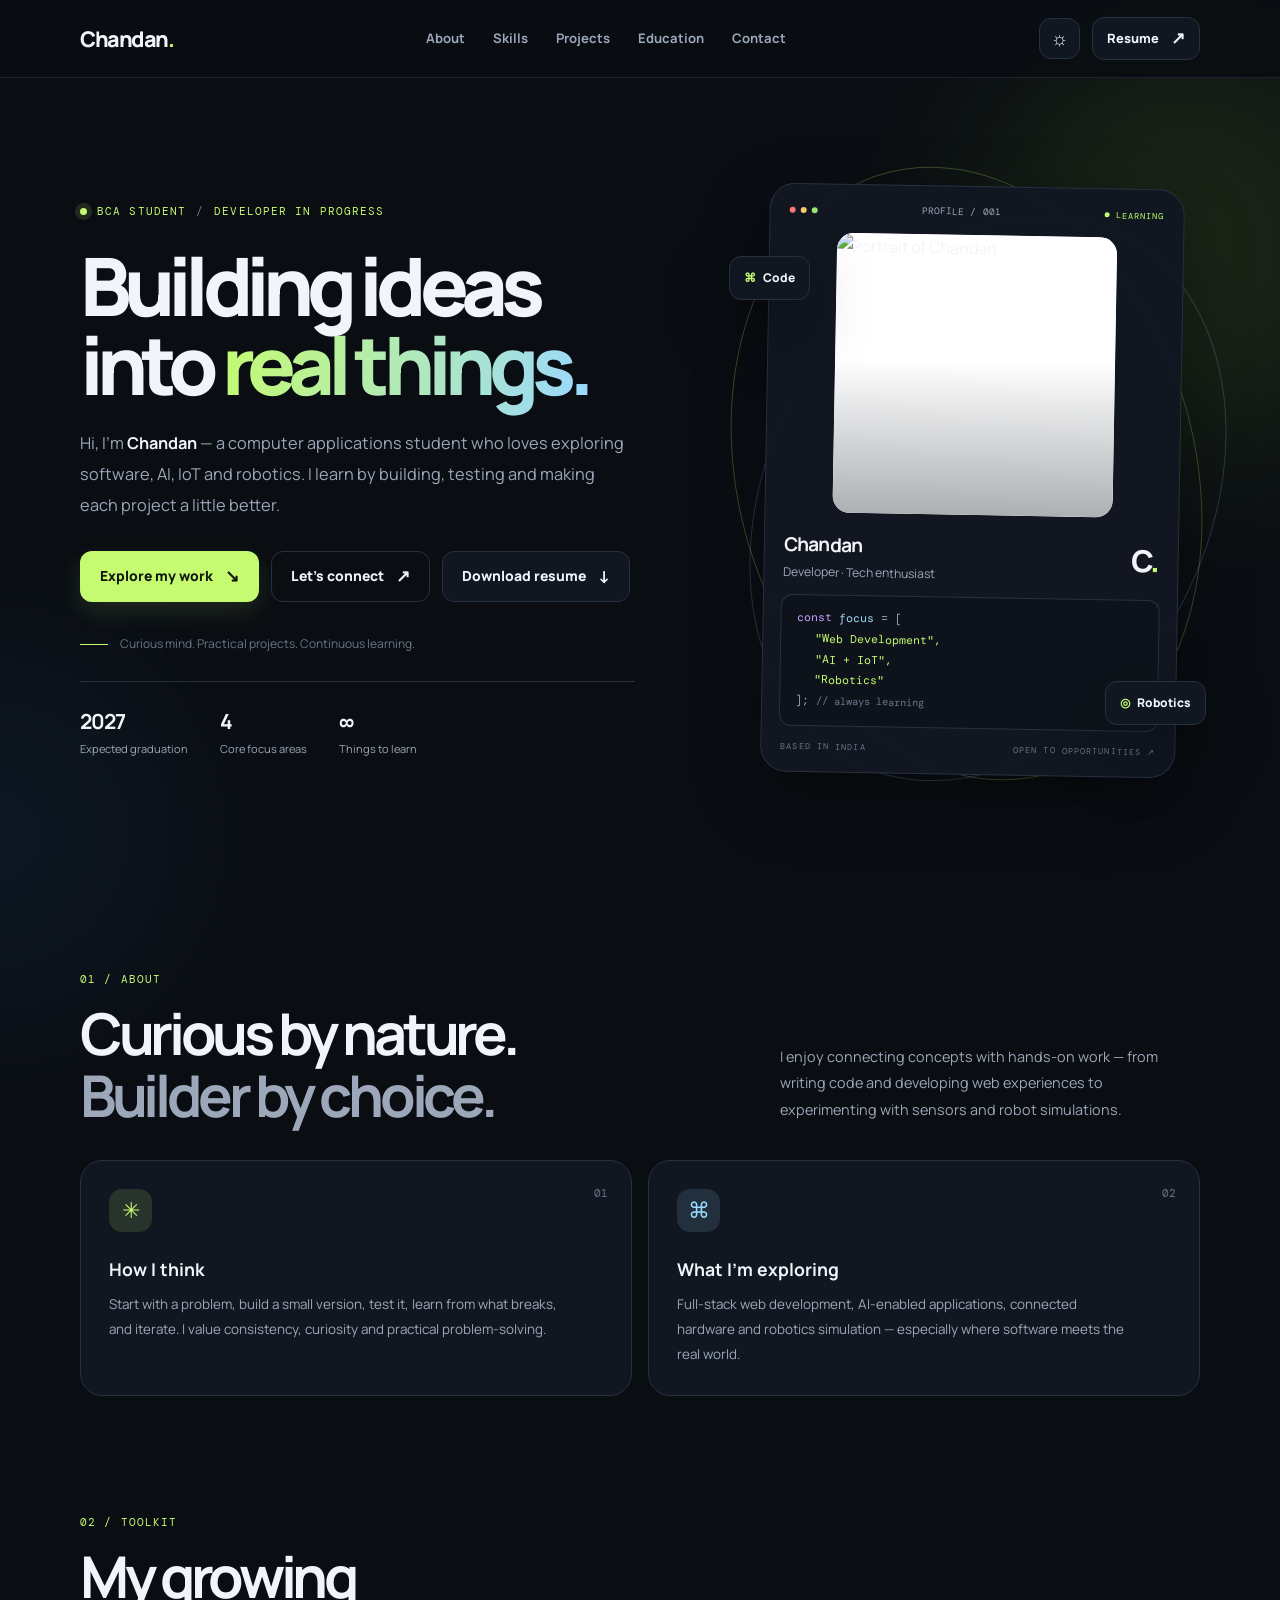
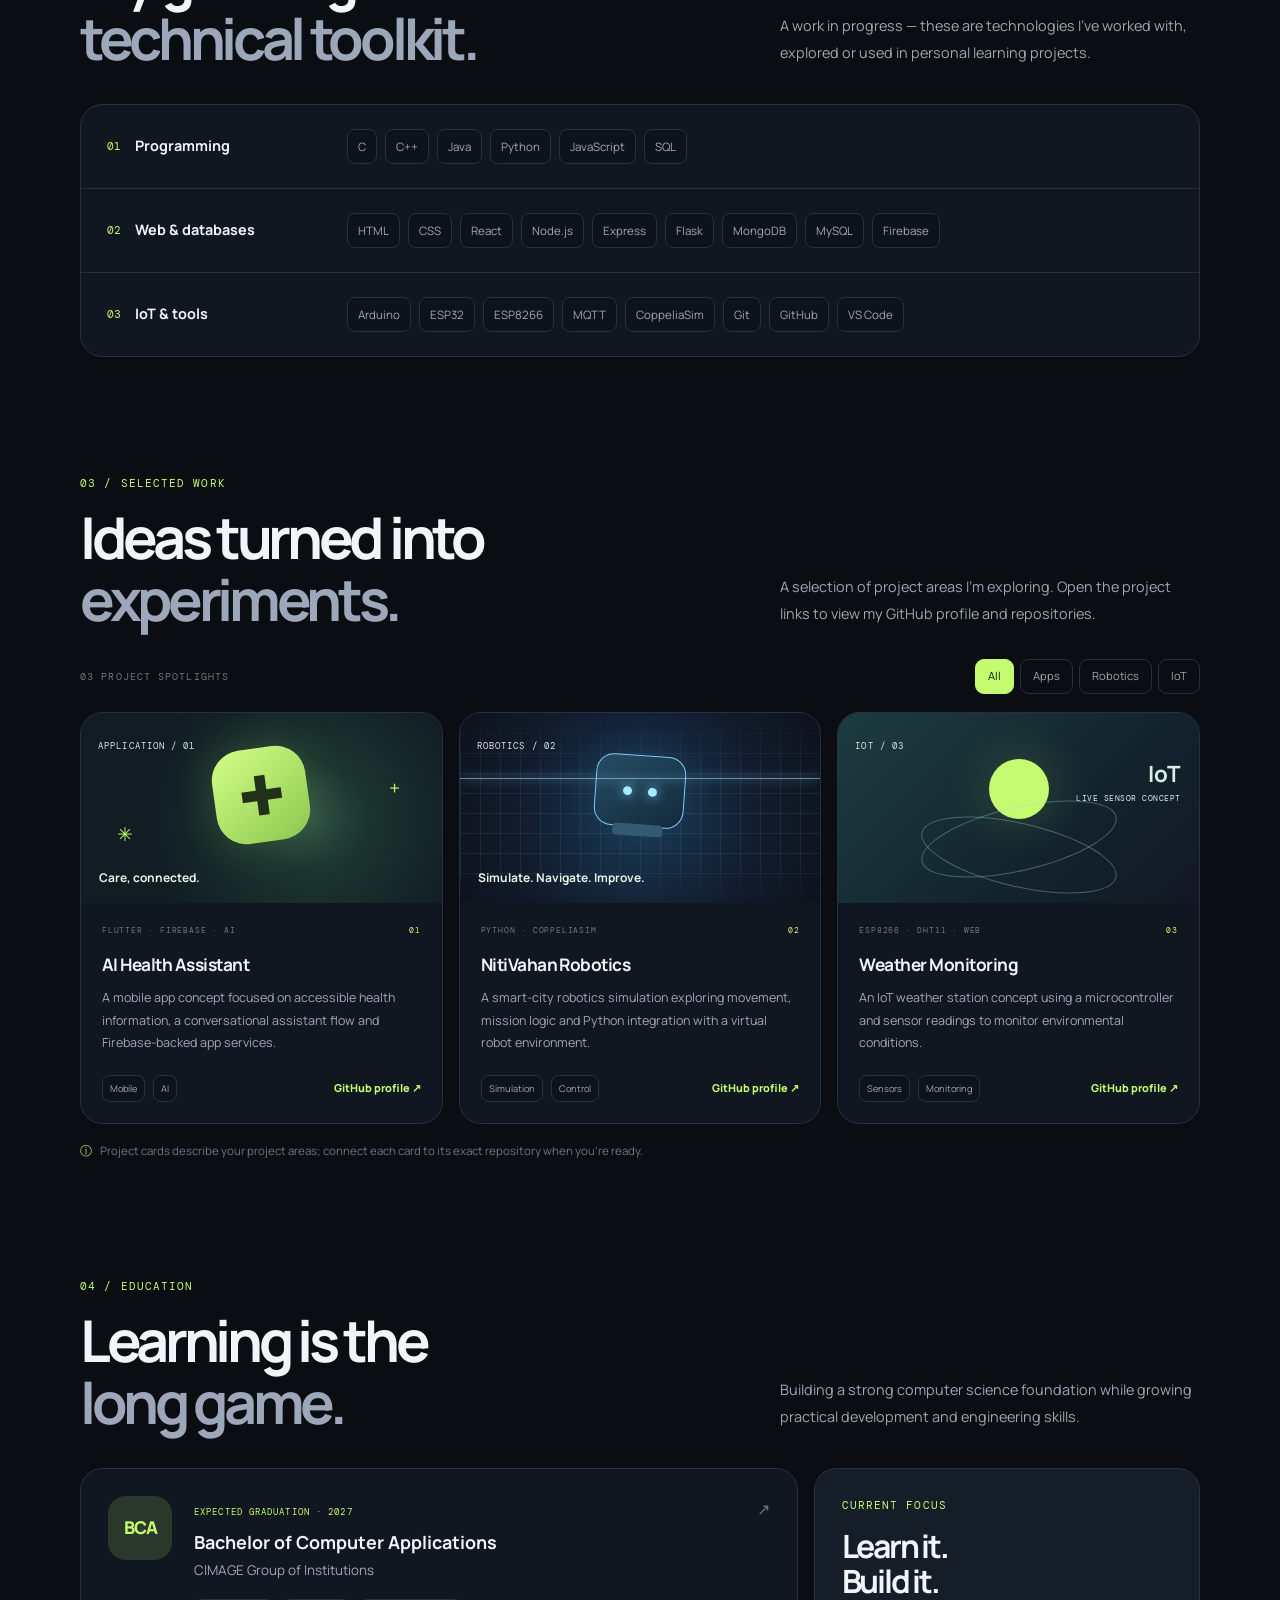
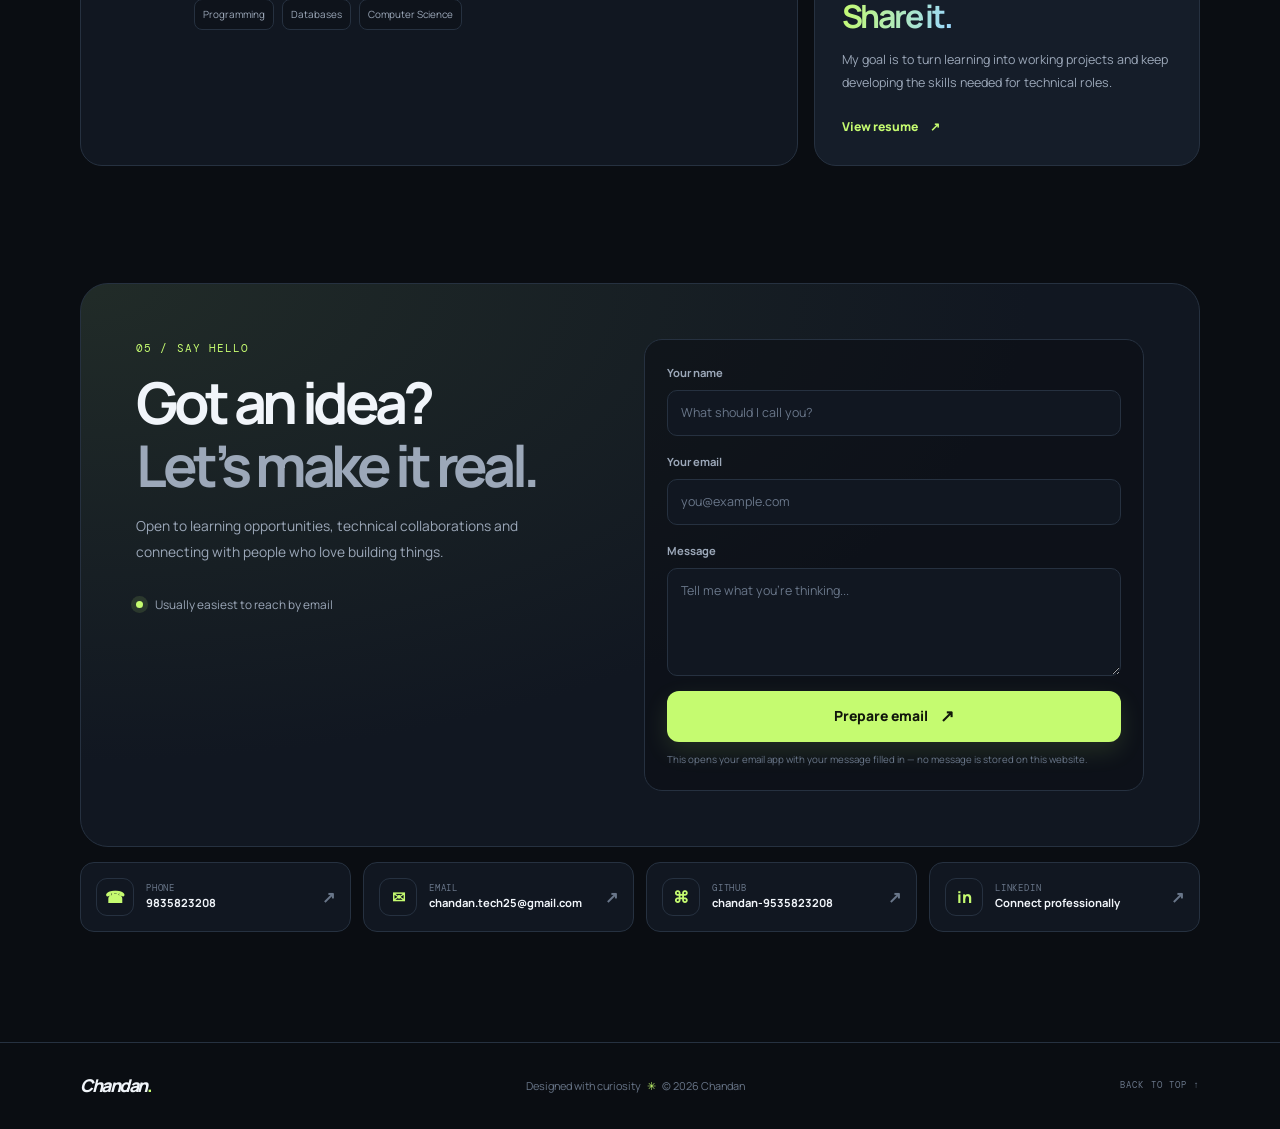
==== index.html @ b8b7bd93 "Add files via upload" ====
<!DOCTYPE html>
<html lang="en" data-theme="dark">
<head>
  <meta charset="UTF-8">
  <meta name="viewport" content="width=device-width, initial-scale=1.0">
  <meta name="description" content="Chandan — BCA student and aspiring developer exploring web development, AI, IoT and robotics.">
  <meta name="theme-color" content="#0a0d12">
  <title>Chandan — Developer Portfolio</title>
  <link rel="preconnect" href="https://fonts.googleapis.com">
  <link rel="preconnect" href="https://fonts.gstatic.com" crossorigin>
  <link href="https://fonts.googleapis.com/css2?family=DM+Mono:wght@400;500&family=Manrope:wght@400;500;600;700;800&display=swap" rel="stylesheet">
  <link rel="stylesheet" href="style.css">
</head>
<body>
  <div class="page-glow glow-one"></div><div class="page-glow glow-two"></div>
  <header class="site-header">
    <nav class="nav wrap" aria-label="Main navigation">
      <a class="brand" href="#home" aria-label="Chandan home">Chandan<span>.</span></a>
      <button class="nav-toggle" id="navToggle" aria-label="Open navigation" aria-expanded="false"><span></span><span></span></button>
      <div class="nav-links" id="navLinks">
        <a href="#about">About</a><a href="#skills">Skills</a><a href="#projects">Projects</a><a href="#education">Education</a><a href="#contact">Contact</a>
      </div>
      <div class="nav-actions">
        <button class="theme-toggle" id="themeToggle" aria-label="Switch color theme" title="Switch theme"><span id="themeIcon">☼</span></button>
        <a class="button button-small button-outline" href="resume.html">Resume <span class="arrow">↗</span></a>
      </div>
    </nav>
  </header>

  <main>
    <section class="hero wrap" id="home">
      <div class="hero-copy reveal">
        <div class="eyebrow"><span class="pulse-dot"></span> BCA STUDENT <span class="eyebrow-sep">/</span> DEVELOPER IN PROGRESS</div>
        <h1>Building ideas<br>into <span class="gradient-text">real things.</span></h1>
        <p class="hero-description">Hi, I’m <strong>Chandan</strong> — a computer applications student who loves exploring software, AI, IoT and robotics. I learn by building, testing and making each project a little better.</p>
        <div class="hero-actions">
          <a class="button button-primary" href="#projects">Explore my work <span class="arrow">↘</span></a>
          <a class="button button-ghost" href="#contact">Let’s connect <span class="arrow">↗</span></a>
          <a class="button button-outline" href="Chandan_Resume.pdf" download>Download resume <span class="arrow">↓</span></a>
        </div>
        <div class="social-proof">
          <span class="social-line"></span><span>Curious mind. Practical projects. Continuous learning.</span>
        </div>
        <div class="hero-metrics">
          <div><strong>2027</strong><span>Expected graduation</span></div>
          <div><strong>4</strong><span>Core focus areas</span></div>
          <div><strong>∞</strong><span>Things to learn</span></div>
        </div>
      </div>
      <div class="hero-visual reveal reveal-delay">
        <div class="orbit orbit-a"></div><div class="orbit orbit-b"></div>
        <div class="profile-shell">
          <div class="profile-top"><span class="window-dots"><i></i><i></i><i></i></span><span class="mono">PROFILE / 001</span><span class="live-label"><span></span> LEARNING</span></div>
          <div class="profile-frame"><img src="assets/Chandan.jpg" alt="Portrait of Chandan"></div>
          <div class="profile-info"><div><h2>Chandan</h2><p>Developer · Tech enthusiast</p></div><span class="profile-mark">C<span>.</span></span></div>
          <div class="code-snippet" aria-label="Developer profile code">
            <div><span class="code-purple">const</span> <span class="code-blue">focus</span> = [</div>
            <div class="code-indent"><span>"Web Development"</span>,</div>
            <div class="code-indent"><span>"AI + IoT"</span>,</div>
            <div class="code-indent"><span>"Robotics"</span></div>
            <div>]; <b class="code-comment">// always learning</b></div>
          </div>
          <div class="profile-bottom"><span>BASED IN INDIA</span><span>OPEN TO OPPORTUNITIES ↗</span></div>
        </div>
        <div class="float-chip chip-code"><span>⌘</span> Code</div>
        <div class="float-chip chip-robot"><span>◎</span> Robotics</div>
      </div>
    </section>

    <section class="section wrap" id="about">
      <div class="section-heading reveal"><div><span class="section-index">01 / ABOUT</span><h2>Curious by nature.<br><span class="muted-heading">Builder by choice.</span></h2></div><p>I enjoy connecting concepts with hands-on work — from writing code and developing web experiences to experimenting with sensors and robot simulations.</p></div>
      <div class="about-grid">
        <article class="info-card reveal"><div class="card-icon">✳</div><h3>How I think</h3><p>Start with a problem, build a small version, test it, learn from what breaks, and iterate. I value consistency, curiosity and practical problem-solving.</p><span class="card-number">01</span></article>
        <article class="info-card reveal reveal-delay"><div class="card-icon icon-blue">⌘</div><h3>What I’m exploring</h3><p>Full-stack web development, AI-enabled applications, connected hardware and robotics simulation — especially where software meets the real world.</p><span class="card-number">02</span></article>
      </div>
    </section>

    <section class="section wrap" id="skills">
      <div class="section-heading reveal"><div><span class="section-index">02 / TOOLKIT</span><h2>My growing<br><span class="muted-heading">technical toolkit.</span></h2></div><p>A work in progress — these are technologies I’ve worked with, explored or used in personal learning projects.</p></div>
      <div class="skills-panel reveal">
        <div class="skill-group"><div class="skill-title"><span class="skill-symbol">01</span><h3>Programming</h3></div><div class="skill-tags"><span>C</span><span>C++</span><span>Java</span><span>Python</span><span>JavaScript</span><span>SQL</span></div></div>
        <div class="skill-group"><div class="skill-title"><span class="skill-symbol">02</span><h3>Web &amp; databases</h3></div><div class="skill-tags"><span>HTML</span><span>CSS</span><span>React</span><span>Node.js</span><span>Express</span><span>Flask</span><span>MongoDB</span><span>MySQL</span><span>Firebase</span></div></div>
        <div class="skill-group"><div class="skill-title"><span class="skill-symbol">03</span><h3>IoT &amp; tools</h3></div><div class="skill-tags"><span>Arduino</span><span>ESP32</span><span>ESP8266</span><span>MQTT</span><span>CoppeliaSim</span><span>Git</span><span>GitHub</span><span>VS Code</span></div></div>
      </div>
    </section>

    <section class="section wrap" id="projects">
      <div class="section-heading reveal"><div><span class="section-index">03 / SELECTED WORK</span><h2>Ideas turned into<br><span class="muted-heading">experiments.</span></h2></div><p>A selection of project areas I’m exploring. Open the project links to view my GitHub profile and repositories.</p></div>
      <div class="project-toolbar reveal"><span class="project-count">03 PROJECT SPOTLIGHTS</span><div class="filters" role="group" aria-label="Filter projects"><button class="filter active" data-filter="all">All</button><button class="filter" data-filter="app">Apps</button><button class="filter" data-filter="robotics">Robotics</button><button class="filter" data-filter="iot">IoT</button></div></div>
      <div class="project-grid">
        <article class="project-card reveal" data-category="app">
          <div class="project-art art-health"><span class="art-label">APPLICATION / 01</span><div class="health-orb">✚</div><div class="art-caption">Care, connected.</div><span class="art-cross cross-one">+</span><span class="art-cross cross-two">✳</span></div>
          <div class="project-content"><div class="project-meta"><span>FLUTTER · FIREBASE · AI</span><span class="project-id">01</span></div><h3>AI Health Assistant</h3><p>A mobile app concept focused on accessible health information, a conversational assistant flow and Firebase-backed app services.</p><div class="project-footer"><div class="mini-tags"><span>Mobile</span><span>AI</span></div><a href="https://github.com/chandan-9535823208" target="_blank" rel="noreferrer">GitHub profile ↗</a></div></div>
        </article>
        <article class="project-card reveal reveal-delay" data-category="robotics">
          <div class="project-art art-robot"><span class="art-label">ROBOTICS / 02</span><div class="robot-grid"></div><div class="robot-visual"><span class="robot-eye"></span><span class="robot-eye"></span><span class="robot-base"></span></div><div class="art-caption">Simulate. Navigate. Improve.</div><span class="scan-line"></span></div>
          <div class="project-content"><div class="project-meta"><span>PYTHON · COPPELIASIM</span><span class="project-id">02</span></div><h3>NitiVahan Robotics</h3><p>A smart-city robotics simulation exploring movement, mission logic and Python integration with a virtual robot environment.</p><div class="project-footer"><div class="mini-tags"><span>Simulation</span><span>Control</span></div><a href="https://github.com/chandan-9535823208" target="_blank" rel="noreferrer">GitHub profile ↗</a></div></div>
        </article>
        <article class="project-card reveal" data-category="iot">
          <div class="project-art art-weather"><span class="art-label">IOT / 03</span><div class="weather-sun"></div><div class="weather-wave wave-one"></div><div class="weather-wave wave-two"></div><div class="weather-readout"><strong>IoT</strong><span>LIVE SENSOR CONCEPT</span></div></div>
          <div class="project-content"><div class="project-meta"><span>ESP8266 · DHT11 · WEB</span><span class="project-id">03</span></div><h3>Weather Monitoring</h3><p>An IoT weather station concept using a microcontroller and sensor readings to monitor environmental conditions.</p><div class="project-footer"><div class="mini-tags"><span>Sensors</span><span>Monitoring</span></div><a href="https://github.com/chandan-9535823208" target="_blank" rel="noreferrer">GitHub profile ↗</a></div></div>
        </article>
      </div>
      <p class="project-note"><span>ⓘ</span> Project cards describe your project areas; connect each card to its exact repository when you’re ready.</p>
    </section>

    <section class="section wrap" id="education">
      <div class="section-heading reveal"><div><span class="section-index">04 / EDUCATION</span><h2>Learning is the<br><span class="muted-heading">long game.</span></h2></div><p>Building a strong computer science foundation while growing practical development and engineering skills.</p></div>
      <div class="education-layout">
        <div class="education-card reveal"><div class="edu-badge">BCA</div><div class="edu-copy"><span class="edu-date">EXPECTED GRADUATION · 2027</span><h3>Bachelor of Computer Applications</h3><p>CIMAGE Group of Institutions</p><div class="edu-tags"><span>Programming</span><span>Databases</span><span>Computer Science</span></div></div><span class="edu-check">↗</span></div>
        <aside class="learning-card reveal reveal-delay"><span class="section-index">CURRENT FOCUS</span><h3>Learn it.<br>Build it.<br><span class="gradient-text">Share it.</span></h3><p>My goal is to turn learning into working projects and keep developing the skills needed for technical roles.</p><a href="resume.html" class="text-link">View resume <span>↗</span></a></aside>
      </div>
    </section>

    <section class="section wrap" id="contact">
      <div class="contact-panel reveal">
        <div class="contact-copy"><span class="section-index">05 / SAY HELLO</span><h2>Got an idea?<br><span class="muted-heading">Let’s make it real.</span></h2><p>Open to learning opportunities, technical collaborations and connecting with people who love building things.</p><div class="contact-direct"><span class="pulse-dot"></span> Usually easiest to reach by email</div></div>
        <div class="contact-form-wrap">
          <form id="contactForm">
            <label for="senderName">Your name</label><input id="senderName" name="name" type="text" placeholder="What should I call you?" required>
            <label for="senderEmail">Your email</label><input id="senderEmail" name="email" type="email" placeholder="you@example.com" required>
            <label for="senderMessage">Message</label><textarea id="senderMessage" name="message" rows="4" placeholder="Tell me what you’re thinking..." required></textarea>
            <button class="button button-primary submit-button" type="submit">Prepare email <span class="arrow">↗</span></button>
            <p class="form-note">This opens your email app with your message filled in — no message is stored on this website.</p>
          </form>
        </div>
      </div>
      <div class="social-links reveal"><a href="tel:+919835823208"><span class="social-icon">☎</span><span><small>PHONE</small><strong>9835823208</strong></span><b>↗</b></a><a href="mailto:chandan.tech25@gmail.com"><span class="social-icon">✉</span><span><small>EMAIL</small><strong>chandan.tech25@gmail.com</strong></span><b>↗</b></a><a href="https://github.com/chandan-9535823208" target="_blank" rel="noreferrer"><span class="social-icon">⌘</span><span><small>GITHUB</small><strong>chandan-9535823208</strong></span><b>↗</b></a><a href="https://www.linkedin.com/in/chandan-k-14480735b" target="_blank" rel="noreferrer"><span class="social-icon">in</span><span><small>LINKEDIN</small><strong>Connect professionally</strong></span><b>↗</b></a></div>
    </section>
  </main>

  <footer class="site-footer"><div class="wrap footer-inner"><a class="brand" href="#home"><Cite>Chandan</Cite><span>.</span></a><span>Designed with curiosity <span class="footer-heart">✳</span> © <span id="year"></span> Chandan</span><a href="#home" class="back-top">BACK TO TOP ↑</a></div></footer>
  <div class="toast" id="toast" role="status" aria-live="polite"></div>
  <script src="script.js"></script>
</body>
</html>
---- style.css ----
/* Chandan Portfolio — responsive design system */
:root{
  color-scheme:dark;--bg:#0a0d12;--bg-soft:#0e131b;--surface:#111721;--surface-2:#151d29;
  --text:#f1f5fa;--muted:#9ca8b9;--subtle:#697689;--line:#263140;--accent:#c5fb70;--accent-ink:#11170b;
  --blue:#9bd8ff;--shadow:0 24px 70px #0005;--radius:22px;--font:'Manrope',sans-serif;--mono:'DM Mono',monospace
}
html[data-theme="light"]{color-scheme:light;--bg:#f5f7f8;--bg-soft:#eef2f4;--surface:#fff;--surface-2:#f2f5f6;--text:#17202a;--muted:#5c6979;--subtle:#7c8794;--line:#dce3e8;--accent:#5c951f;--accent-ink:#fff;--blue:#1679b3;--shadow:0 24px 70px #1c2d3b12}
*{box-sizing:border-box}html{scroll-behavior:smooth;scroll-padding-top:88px}body{margin:0;overflow-x:hidden;background:var(--bg);color:var(--text);font-family:var(--font),sans-serif;line-height:1.65;transition:background .3s,color .3s}a{color:inherit;text-decoration:none}button,input,textarea{font:inherit}button,a{-webkit-tap-highlight-color:transparent}button{color:inherit}.wrap{width:min(1120px,calc(100% - 48px));margin-inline:auto}.page-glow{position:absolute;pointer-events:none;z-index:-1;border-radius:50%;filter:blur(90px);opacity:.12}.glow-one{width:420px;height:420px;top:35px;right:-120px;background:#8acf39}.glow-two{width:370px;height:370px;top:650px;left:-190px;background:#3e95e1;opacity:.08}
.site-header{height:78px;position:sticky;top:0;z-index:50;background:color-mix(in srgb,var(--bg) 85%,transparent);backdrop-filter:blur(18px);border-bottom:1px solid color-mix(in srgb,var(--line) 65%,transparent)}.nav{height:100%;display:flex;align-items:center;justify-content:space-between;gap:24px}.brand{font-weight:800;font-size:1.35rem;letter-spacing:-1.5px}.brand span{color:var(--accent)}.nav-links{display:flex;align-items:center;gap:28px;color:var(--muted);font-size:.82rem;font-weight:700}.nav-links a{transition:color .2s}.nav-links a:hover,.nav-links a.active{color:var(--accent)}.nav-actions{display:flex;align-items:center;gap:12px}.theme-toggle{width:41px;height:41px;border:1px solid var(--line);border-radius:12px;background:var(--surface);cursor:pointer;font-size:1.2rem;transition:transform .2s,border-color .2s}.theme-toggle:hover{transform:rotate(15deg);border-color:var(--accent)}.nav-toggle{display:none;border:1px solid var(--line);background:var(--surface);width:42px;height:42px;border-radius:12px;cursor:pointer}.nav-toggle span{display:block;width:17px;height:2px;background:var(--text);margin:5px auto;transition:.2s}
.button{display:inline-flex;align-items:center;justify-content:center;gap:12px;border:1px solid transparent;padding:13px 19px;border-radius:12px;font-size:.87rem;font-weight:800;cursor:pointer;transition:transform .22s,border-color .22s,background .22s,color .22s}.button:hover{transform:translateY(-3px)}.button-small{padding:10px 14px;font-size:.8rem}.button-primary{background:var(--accent);color:var(--accent-ink);box-shadow:0 9px 24px color-mix(in srgb,var(--accent) 12%,transparent)}.button-primary:hover{filter:brightness(1.06)}.button-outline{border-color:var(--line);background:var(--surface)}.button-outline:hover,.button-ghost:hover{border-color:var(--accent)}.button-ghost{border-color:var(--line);background:transparent}.arrow{font-size:1.05rem;line-height:1}
.hero{min-height:665px;padding-top:88px;padding-bottom:88px;display:grid;grid-template-columns:1.06fr .94fr;align-items:center;gap:72px}.eyebrow,.section-index,.mono,.profile-bottom,.profile-top .mono,.live-label,.project-count,.project-meta,.art-label,.edu-date,.back-top{font-family:var(--mono);font-size:.69rem;letter-spacing:1.1px}.eyebrow{display:flex;align-items:center;gap:10px;color:var(--accent)}.eyebrow-sep{color:var(--subtle)}.pulse-dot{display:inline-block;width:7px;height:7px;background:var(--accent);border-radius:50%;box-shadow:0 0 0 5px color-mix(in srgb,var(--accent) 12%,transparent);animation:pulse 2s infinite}@keyframes pulse{50%{box-shadow:0 0 0 9px transparent}}
h1{margin:25px 0 23px;font-size:clamp(3.3rem,6.3vw,5.55rem);line-height:.99;letter-spacing:-.085em;font-weight:800} .gradient-text{color:var(--accent);background:linear-gradient(100deg,var(--accent),var(--blue));-webkit-background-clip:text;background-clip:text;-webkit-text-fill-color:transparent}.hero-description{max-width:550px;color:var(--muted);font-size:1.02rem;line-height:1.9;margin:0}.hero-description strong{color:var(--text)}.hero-actions{display:flex;gap:12px;flex-wrap:wrap;margin-top:30px}.social-proof{display:flex;align-items:center;gap:12px;color:var(--subtle);font-size:.75rem;margin-top:32px}.social-line{height:1px;width:28px;background:var(--accent)}.hero-metrics{display:flex;gap:32px;border-top:1px solid var(--line);padding-top:22px;margin-top:27px}.hero-metrics div{display:flex;flex-direction:column;gap:2px}.hero-metrics strong{font-size:1.3rem;letter-spacing:-.05em}.hero-metrics span{font-size:.69rem;color:var(--muted)}
.hero-visual{position:relative;max-width:455px;width:100%;justify-self:end;padding:20px}.profile-shell{position:relative;z-index:2;padding:17px;background:color-mix(in srgb,var(--surface) 94%,transparent);border:1px solid var(--line);border-radius:26px;box-shadow:var(--shadow);transform:rotate(1deg);animation:float-card 7s ease-in-out infinite}.profile-top{display:flex;align-items:center;justify-content:space-between;gap:10px;color:var(--muted);padding:1px 2px 14px}.window-dots{display:flex;gap:5px}.window-dots i{display:block;width:6px;height:6px;border-radius:50%;background:var(--subtle)}.window-dots i:first-child{background:#fa7777}.window-dots i:nth-child(2){background:#f7c66a}.window-dots i:nth-child(3){background:#9be078}.profile-top .mono{font-size:.59rem}.live-label{font-size:.54rem;color:var(--accent);display:flex;align-items:center;gap:6px}.live-label span{width:5px;height:5px;border-radius:50%;background:var(--accent)}.profile-frame{width:min(100%,280px);height:auto;aspect-ratio:1/1;margin-inline:auto;border-radius:17px;overflow:hidden;position:relative;background:#fff}.profile-frame:after{content:"";position:absolute;inset:45% 0 0;background:linear-gradient(transparent,#09101855);pointer-events:none}.profile-frame img{width:100%;height:100%;object-fit:contain;object-position:center center;background:#fff;display:block;transition:transform .6s}.profile-shell:hover .profile-frame img{transform:scale(1.04)}.profile-info{display:flex;align-items:center;justify-content:space-between;padding:17px 2px 12px}.profile-info h2{margin:0;font-size:1.2rem;letter-spacing:-.04em}.profile-info p{margin:2px 0 0;color:var(--muted);font-size:.76rem}.profile-mark{font-size:1.9rem;font-weight:800;letter-spacing:-2px}.profile-mark span{color:var(--accent)}.code-snippet{font: .72rem/1.8 var(--mono);padding:13px 15px;background:var(--bg-soft);border:1px solid var(--line);border-radius:12px;color:var(--muted)}.code-purple{color:#c4a0ff}.code-blue{color:var(--blue)}.code-snippet .code-indent{padding-left:19px;color:var(--accent)}.code-comment{font-weight:400;color:var(--subtle);font-size:.65rem}.profile-bottom{display:flex;justify-content:space-between;gap:8px;padding:14px 2px 0;color:var(--subtle);font-size:.53rem}.orbit{position:absolute;border:1px solid color-mix(in srgb,var(--accent) 25%,transparent);border-radius:50%;pointer-events:none}.orbit-a{inset:-4px 4px 10px -8px;transform:rotate(-15deg)}.orbit-b{inset:36px -9px 0 22px;transform:rotate(27deg);border-color:color-mix(in srgb,var(--blue) 20%,transparent)}.float-chip{position:absolute;z-index:3;padding:11px 14px;border:1px solid var(--line);background:var(--surface);box-shadow:var(--shadow);border-radius:12px;font-size:.75rem;font-weight:800;animation:float-chip 5s ease-in-out infinite}.float-chip span{color:var(--accent);margin-right:5px}.chip-code{top:90px;left:-16px}.chip-robot{bottom:70px;right:-6px;animation-delay:-2.4s}@keyframes float-card{0%,100%{transform:translateY(0) rotate(1deg)}50%{transform:translateY(-7px) rotate(0deg)}}@keyframes float-chip{0%,100%{transform:translateY(0)}50%{transform:translateY(-9px)}}
.section{padding-top:87px;padding-bottom:30px}.section-heading{display:flex;align-items:end;justify-content:space-between;gap:40px;margin-bottom:34px}.section-index{color:var(--accent);display:block;margin-bottom:14px}.section-heading h2,.contact-copy h2{font-size:clamp(2.3rem,4.5vw,3.6rem);line-height:1.08;letter-spacing:-.075em;margin:0}.muted-heading{color:var(--muted)}.section-heading>p{max-width:420px;color:var(--muted);font-size:.9rem;line-height:1.85;margin:0 0 3px}
.about-grid{display:grid;grid-template-columns:1fr 1fr;gap:16px}.info-card{position:relative;overflow:hidden;padding:28px;background:var(--surface);border:1px solid var(--line);border-radius:var(--radius);min-height:220px;transition:transform .25s,border-color .25s}.info-card:hover{transform:translateY(-5px);border-color:color-mix(in srgb,var(--accent) 45%,var(--line))}.card-icon{display:grid;place-items:center;width:43px;height:43px;border-radius:13px;background:color-mix(in srgb,var(--accent) 12%,transparent);color:var(--accent);font-size:1.4rem;margin-bottom:23px}.icon-blue{background:color-mix(in srgb,var(--blue) 12%,transparent);color:var(--blue)}.info-card h3{margin:0 0 8px;font-size:1.1rem}.info-card p{max-width:460px;margin:0;color:var(--muted);font-size:.84rem;line-height:1.85}.card-number{position:absolute;right:23px;top:25px;color:var(--subtle);font: .7rem var(--mono)}
.skills-panel{border:1px solid var(--line);border-radius:var(--radius);overflow:hidden;background:var(--surface)}.skill-group{display:grid;grid-template-columns:220px 1fr;gap:20px;padding:24px 26px;border-bottom:1px solid var(--line)}.skill-group:last-child{border-bottom:0}.skill-title{display:flex;align-items:center;gap:14px}.skill-symbol{font: .7rem var(--mono);color:var(--accent)}.skill-title h3{font-size:.9rem;margin:0}.skill-tags,.edu-tags,.mini-tags{display:flex;flex-wrap:wrap;gap:8px}.skill-tags span,.edu-tags span,.mini-tags span{font-size:.72rem;border:1px solid var(--line);border-radius:8px;padding:7px 10px;color:var(--muted);background:var(--bg-soft);transition:border-color .2s,color .2s}.skill-tags span:hover{border-color:var(--accent);color:var(--text)}
.project-toolbar{display:flex;justify-content:space-between;align-items:center;gap:20px;margin:-5px 0 18px}.project-count{color:var(--subtle);font-size:.6rem}.filters{display:flex;gap:6px;flex-wrap:wrap}.filter{border:1px solid var(--line);background:transparent;color:var(--muted);padding:7px 12px;border-radius:9px;font-size:.7rem;cursor:pointer;transition:.2s}.filter:hover,.filter.active{background:var(--accent);color:var(--accent-ink);border-color:var(--accent)}.project-grid{display:grid;grid-template-columns:repeat(3,minmax(0,1fr));gap:16px}.project-card{min-width:0;background:var(--surface);border:1px solid var(--line);border-radius:var(--radius);overflow:hidden;display:flex;flex-direction:column;transition:transform .3s,border-color .3s,opacity .25s}.project-card:hover{transform:translateY(-6px);border-color:color-mix(in srgb,var(--accent) 45%,var(--line))}.project-card.hidden{display:none}.project-art{height:190px;position:relative;overflow:hidden;padding:17px;background:#17212b}.art-label{position:relative;z-index:2;color:#d8e5e9;font-size:.57rem}.art-caption{position:absolute;bottom:15px;left:18px;color:#e5f5e9;font-size:.75rem;font-weight:700;z-index:2}.art-health{background:radial-gradient(circle at 64% 55%,#2d4f44 0,#1b342f 22%,#111c23 65%)}.health-orb{position:absolute;display:grid;place-items:center;top:35px;left:calc(50% - 47px);width:94px;height:94px;border-radius:30px;background:linear-gradient(145deg,#d2ff86,#8cc74f);box-shadow:0 0 45px #b9f36b30;color:#203019;font-size:3.4rem;font-weight:400;transform:rotate(-8deg);animation:orb-float 5s ease-in-out infinite}.art-cross{position:absolute;color:#c5fb70;font-size:1.2rem}.cross-one{right:42px;top:60px}.cross-two{left:36px;bottom:52px}@keyframes orb-float{50%{transform:translateY(-7px) rotate(2deg)}}.art-robot{background:radial-gradient(circle at 50% 52%,#193c57,#121b2c 60%,#0d131c)}.robot-grid{position:absolute;inset:0;background-image:linear-gradient(#6cbbef1a 1px,transparent 1px),linear-gradient(90deg,#6cbbef1a 1px,transparent 1px);background-size:20px 20px;mask-image:linear-gradient(transparent,#000 30%,#000 80%,transparent)}.robot-visual{position:absolute;top:42px;left:calc(50% - 45px);width:90px;height:72px;border:1px solid #82c9f6;background:linear-gradient(145deg,#254d65,#132a3b);border-radius:18px;box-shadow:0 0 40px #429fe31d;display:flex;justify-content:center;gap:16px;align-items:center;transform:rotate(4deg)}.robot-eye{width:9px;height:9px;border-radius:50%;background:#a6e9ff;box-shadow:0 0 12px #76ccff}.robot-base{position:absolute;left:19px;right:19px;bottom:-10px;height:12px;background:#355970;border-radius:4px}.scan-line{position:absolute;left:0;right:0;top:65px;height:1px;background:#9bd8ff99;box-shadow:0 0 10px #9bd8ff;animation:scan 4s linear infinite}@keyframes scan{0%{top:40px}100%{top:170px}}.art-weather{background:linear-gradient(135deg,#1c3c3e,#13222d 65%,#121823)}.weather-sun{position:absolute;top:46px;left:calc(50% - 30px);width:60px;height:60px;border-radius:50%;background:#c5fb70;box-shadow:0 0 50px #c5fb7035}.weather-wave{position:absolute;width:200px;height:64px;border:1px solid #98dbd25c;border-radius:50%;transform:rotate(-13deg);left:calc(50% - 100px)}.wave-one{top:94px}.wave-two{top:110px;transform:rotate(13deg)}.weather-readout{position:absolute;right:18px;top:43px;display:flex;flex-direction:column;text-align:right;color:#d5efe5}.weather-readout strong{font-size:1.4rem}.weather-readout span{font: .48rem var(--mono);letter-spacing:.5px}.project-content{padding:21px;display:flex;flex-direction:column;flex:1}.project-meta{display:flex;justify-content:space-between;align-items:center;gap:10px;color:var(--subtle);font-size:.53rem;letter-spacing:.8px}.project-id{color:var(--accent)}.project-content h3{margin:13px 0 8px;font-size:1.08rem;letter-spacing:-.03em}.project-content p{color:var(--muted);font-size:.78rem;line-height:1.8;margin:0 0 20px;flex:1}.project-footer{display:flex;align-items:center;justify-content:space-between;gap:10px;margin-top:auto}.mini-tags span{font-size:.58rem;padding:5px 7px}.project-footer>a{font-size:.68rem;font-weight:800;color:var(--accent);white-space:nowrap}.project-note{display:flex;gap:8px;align-items:start;font-size:.72rem;color:var(--subtle);margin:17px 0 0}.project-note span{color:var(--accent)}
.education-layout{display:grid;grid-template-columns:1.3fr .7fr;gap:16px}.education-card{display:flex;align-items:flex-start;gap:22px;padding:27px;background:var(--surface);border:1px solid var(--line);border-radius:var(--radius)}.edu-badge{display:grid;place-items:center;width:64px;height:64px;flex:0 0 64px;border-radius:18px;background:color-mix(in srgb,var(--accent) 14%,transparent);color:var(--accent);font-size:1.1rem;font-weight:800;letter-spacing:-1px}.edu-copy{flex:1}.edu-date{color:var(--accent);font-size:.59rem}.edu-copy h3{font-size:1.12rem;line-height:1.4;margin:8px 0 4px}.edu-copy p{color:var(--muted);font-size:.84rem;margin:0 0 18px}.edu-check{color:var(--subtle)}.edu-tags span{font-size:.62rem;padding:6px 8px}.learning-card{padding:27px;background:var(--surface-2);border:1px solid var(--line);border-radius:var(--radius)}.learning-card h3{margin:15px 0;font-size:2rem;line-height:1.1;letter-spacing:-.07em}.learning-card p{font-size:.78rem;color:var(--muted);line-height:1.8}.text-link{display:inline-flex;gap:12px;margin-top:10px;font-size:.76rem;color:var(--accent);font-weight:800}
.contact-panel{display:grid;grid-template-columns:.95fr 1.05fr;gap:55px;padding:clamp(27px,5vw,55px);border:1px solid var(--line);border-radius:28px;background:radial-gradient(ellipse at 0 0,color-mix(in srgb,var(--accent) 9%,var(--surface)),var(--surface) 60%)}.contact-copy h2{margin:10px 0 17px}.contact-copy>p{color:var(--muted);max-width:390px;font-size:.86rem;line-height:1.9}.contact-direct{display:flex;align-items:center;gap:12px;margin-top:30px;color:var(--muted);font-size:.74rem}.contact-form-wrap{padding:22px;background:color-mix(in srgb,var(--bg) 50%,transparent);border:1px solid var(--line);border-radius:18px}.contact-form-wrap form{display:flex;flex-direction:column}.contact-form-wrap label{font-size:.7rem;color:var(--muted);font-weight:700;margin:2px 0 7px}.contact-form-wrap input,.contact-form-wrap textarea{width:100%;resize:vertical;padding:12px 13px;border:1px solid var(--line);background:var(--surface);color:var(--text);border-radius:10px;outline:0;margin-bottom:15px;font-size:.78rem;transition:border-color .2s}.contact-form-wrap input:focus,.contact-form-wrap textarea:focus{border-color:var(--accent)}.contact-form-wrap input::placeholder,.contact-form-wrap textarea::placeholder{color:var(--subtle)}.submit-button{width:100%}.form-note{font-size:.61rem;line-height:1.65;color:var(--subtle);margin:10px 0 0}.social-links{display:grid;grid-template-columns:repeat(4,minmax(0,1fr));gap:12px;margin-top:15px}.social-links>a{display:flex;align-items:center;gap:12px;min-width:0;padding:15px;background:var(--surface);border:1px solid var(--line);border-radius:14px;transition:transform .2s,border-color .2s}.social-links>a:hover{transform:translateY(-3px);border-color:var(--accent)}.social-icon{display:grid;place-items:center;width:38px;height:38px;flex:0 0 38px;border:1px solid var(--line);border-radius:11px;font-weight:800;color:var(--accent)}.social-links>a>span:nth-child(2){display:flex;flex-direction:column;min-width:0}.social-links small{font: .55rem var(--mono);color:var(--subtle);letter-spacing:.8px}.social-links strong{font-size:.7rem;overflow-wrap:anywhere}.social-links b{margin-left:auto;color:var(--subtle)}
.site-footer{margin-top:80px;border-top:1px solid var(--line)}.footer-inner{min-height:86px;display:flex;align-items:center;justify-content:space-between;gap:18px;color:var(--subtle);font-size:.68rem}.footer-inner .brand{color:var(--text);font-size:1.1rem}.footer-heart{color:var(--accent);padding-inline:4px}.back-top{font-size:.59rem}.toast{position:fixed;bottom:22px;left:50%;transform:translate(-50%,20px);opacity:0;pointer-events:none;background:var(--text);color:var(--bg);padding:12px 18px;border-radius:11px;font-size:.78rem;z-index:100;box-shadow:var(--shadow);transition:.25s}.toast.show{opacity:1;transform:translate(-50%,0)}
.reveal{opacity:0;transform:translateY(22px);transition:opacity .7s ease,transform .7s cubic-bezier(.2,.65,.3,1)}.reveal.in-view{opacity:1;transform:translateY(0)}.reveal-delay{transition-delay:.12s}
@media(prefers-reduced-motion:reduce){*,*::before,*::after{scroll-behavior:auto!important;animation-duration:.01ms!important;animation-iteration-count:1!important;transition-duration:.01ms!important}.reveal{opacity:1;transform:none}}
@media(max-width:980px){.hero{gap:36px;padding-top:68px;min-height:auto}.hero-visual{max-width:400px;padding:12px}.profile-frame{height:auto}.nav-links{gap:18px}.project-grid{grid-template-columns:repeat(2,minmax(0,1fr))}.project-card:last-child{grid-column:span 2}.project-card:last-child .project-art{height:160px}.contact-panel{gap:28px}.social-links{grid-template-columns:repeat(2,minmax(0,1fr))}.social-links>a{padding:12px}}
@media(max-width:760px){.wrap{width:min(100% - 34px,1120px)}.site-header{height:70px}.nav{gap:12px}.nav-toggle{display:block;margin-left:auto;order:2}.nav-actions{order:3}.nav-links{display:none;position:absolute;top:60px;left:17px;right:17px;padding:16px;background:var(--surface);border:1px solid var(--line);border-radius:16px;box-shadow:var(--shadow);flex-direction:column;align-items:stretch;gap:0}.nav-links.open{display:flex}.nav-links a{padding:12px 10px;border-bottom:1px solid var(--line)}.nav-links a:last-child{border-bottom:0}.hero{grid-template-columns:1fr;padding-top:64px;padding-bottom:55px;gap:48px}.hero-copy{max-width:620px}.hero-visual{justify-self:center;width:min(100%,430px)}.hero-metrics{gap:24px}.section{padding-top:66px}.section-heading{display:block}.section-heading>p{margin-top:17px;max-width:560px}.skill-group{grid-template-columns:1fr;gap:14px;padding:22px}.education-layout{grid-template-columns:1fr}.learning-card h3 br{display:none}.contact-panel{grid-template-columns:1fr}.contact-copy>p{max-width:600px}.social-links{grid-template-columns:repeat(3,minmax(0,1fr))}.social-links>a{flex-wrap:wrap;gap:8px}.social-links b{display:none}}
@media(max-width:520px){.wrap{width:calc(100% - 28px)}.brand{font-size:1.22rem}.nav-actions{gap:7px}.nav-actions .button{padding:9px 10px}.theme-toggle{width:38px;height:38px}.hero{padding-top:52px}.eyebrow{font-size:.59rem;letter-spacing:.7px;gap:7px}h1{font-size:clamp(3rem,14vw,4.1rem);margin-top:21px}.hero-description{font-size:.91rem}.hero-actions{gap:9px}.hero-actions .button{padding:12px 13px;font-size:.77rem}.hero-metrics{gap:15px;justify-content:space-between}.hero-metrics strong{font-size:1.1rem}.hero-metrics span{font-size:.59rem}.hero-visual{padding:10px}.profile-shell{padding:12px;border-radius:21px}.profile-frame{height:auto}.profile-top .mono{font-size:.5rem}.live-label{font-size:.48rem}.chip-code{left:-8px;top:80px}.chip-robot{right:-5px;bottom:55px}.float-chip{font-size:.65rem;padding:8px 10px}.profile-bottom{font-size:.45rem}.section{padding-top:56px}.section-heading h2,.contact-copy h2{font-size:2.5rem}.section-heading{margin-bottom:25px}.about-grid,.project-grid{grid-template-columns:1fr}.project-card:last-child{grid-column:auto}.project-card:last-child .project-art,.project-art{height:185px}.project-toolbar{align-items:flex-start;flex-direction:column;gap:12px}.filters{width:100%}.filter{flex:1}.info-card{min-height:0;padding:23px}.skill-group{padding:19px}.education-card{padding:20px;gap:14px}.edu-badge{width:52px;height:52px;flex-basis:52px;border-radius:14px}.edu-copy h3{font-size:1rem}.contact-panel{padding:22px;gap:22px;border-radius:22px}.contact-form-wrap{padding:16px}.social-links{grid-template-columns:1fr}.social-links>a{flex-wrap:nowrap}.social-links b{display:block}.footer-inner{padding:20px 0;flex-wrap:wrap}.footer-inner>span{order:3;width:100%}.back-top{margin-left:auto}}
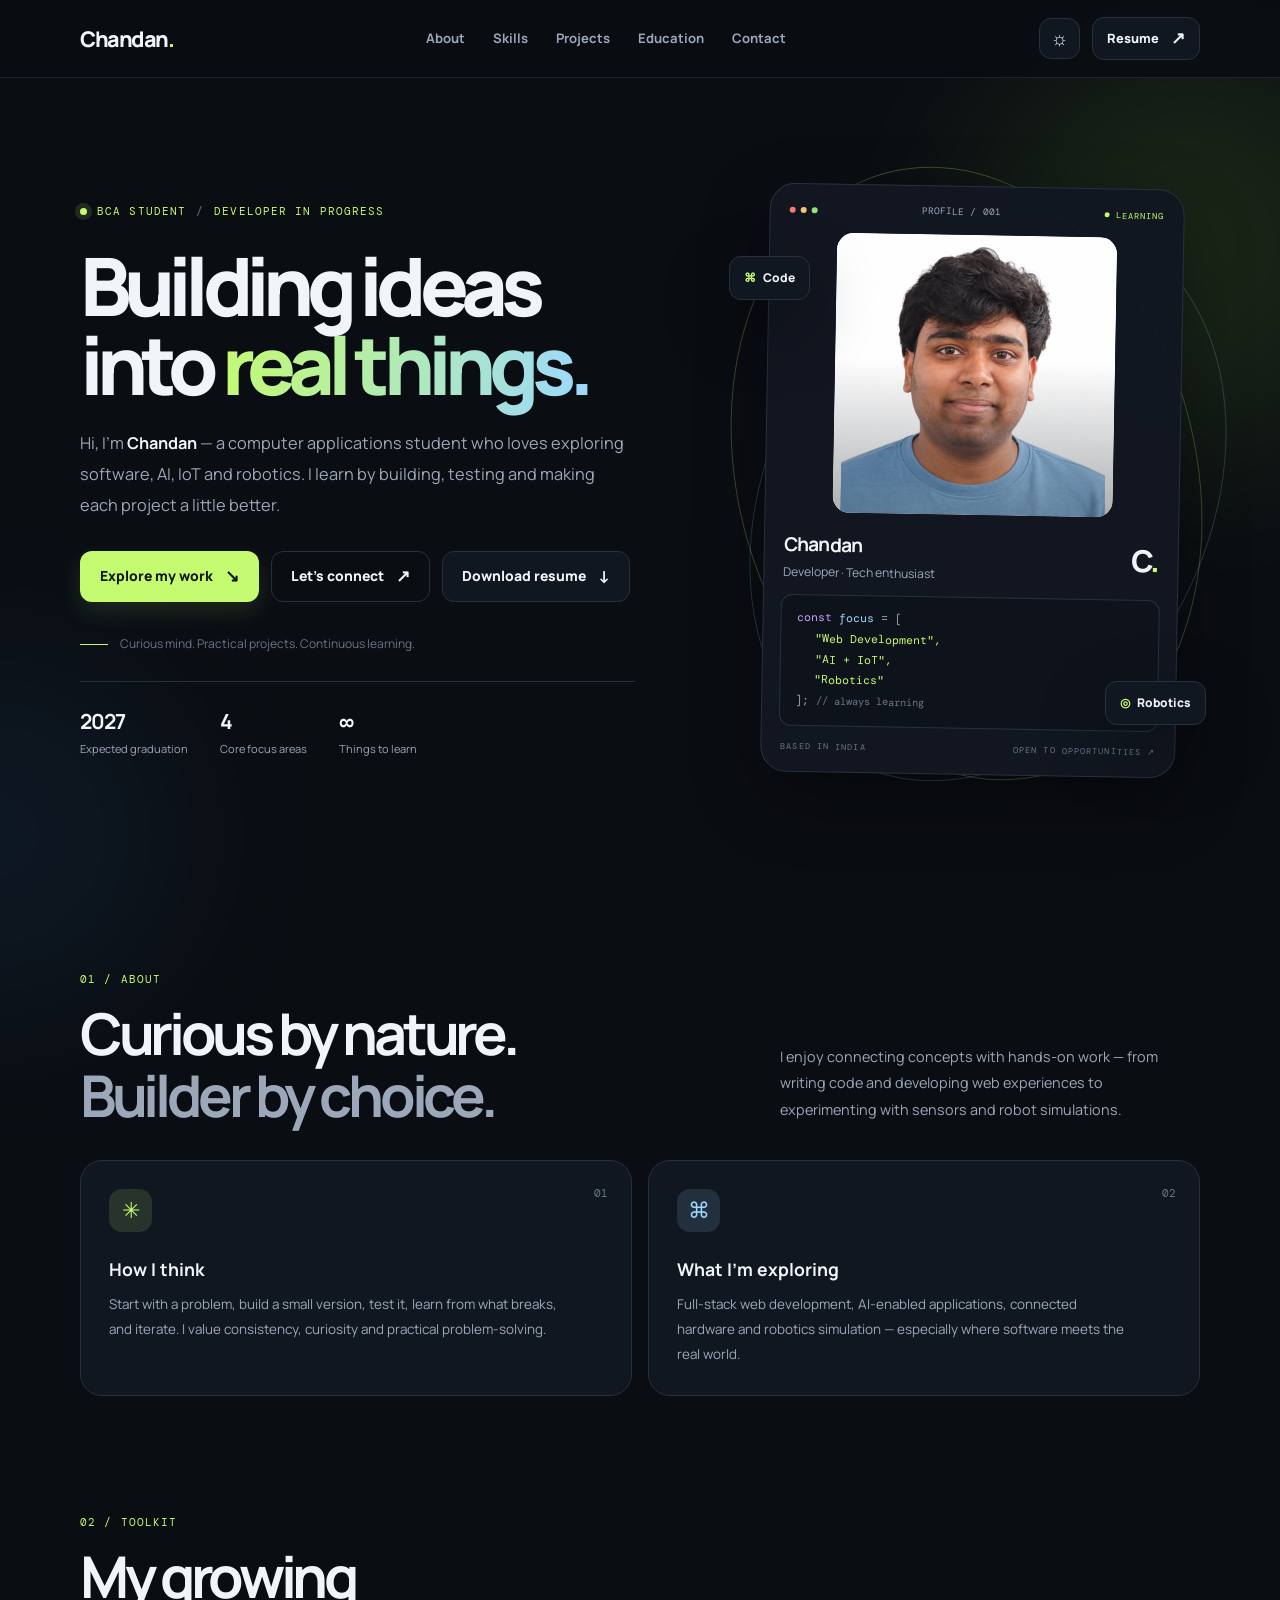
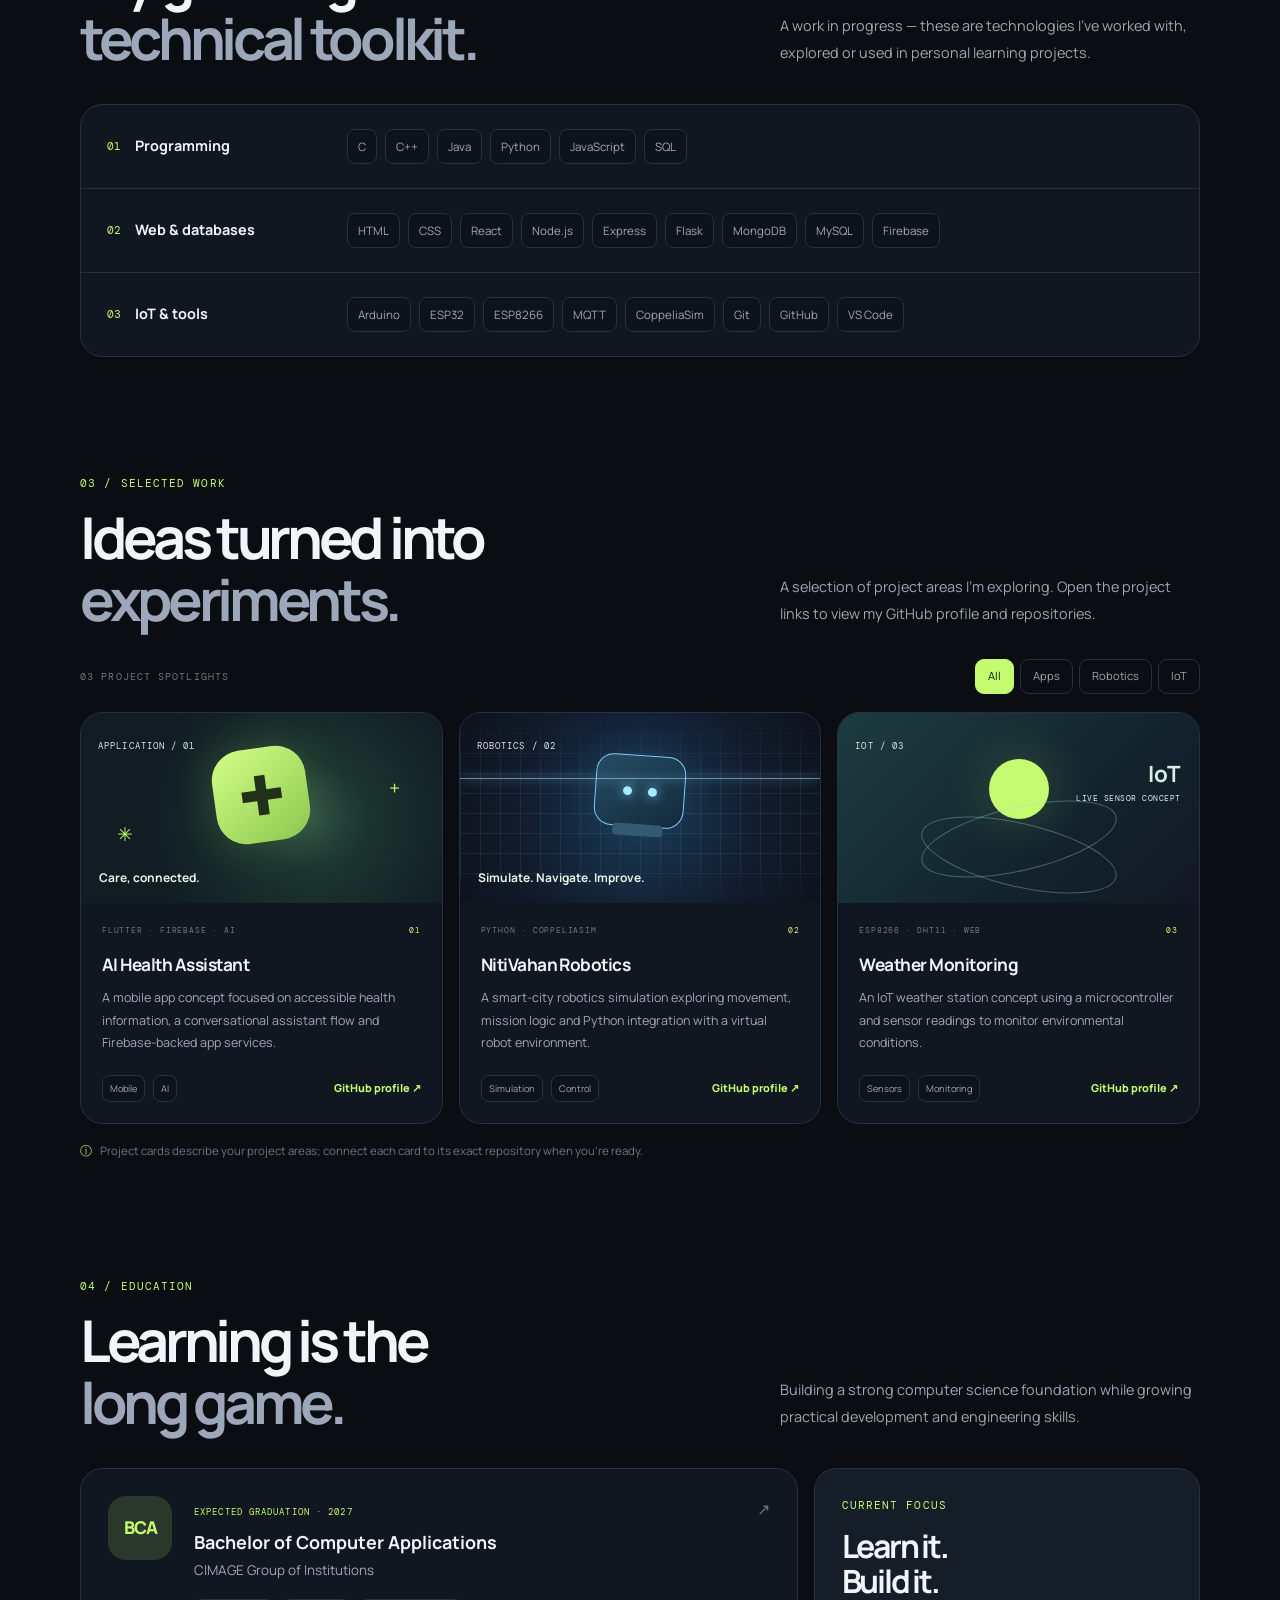
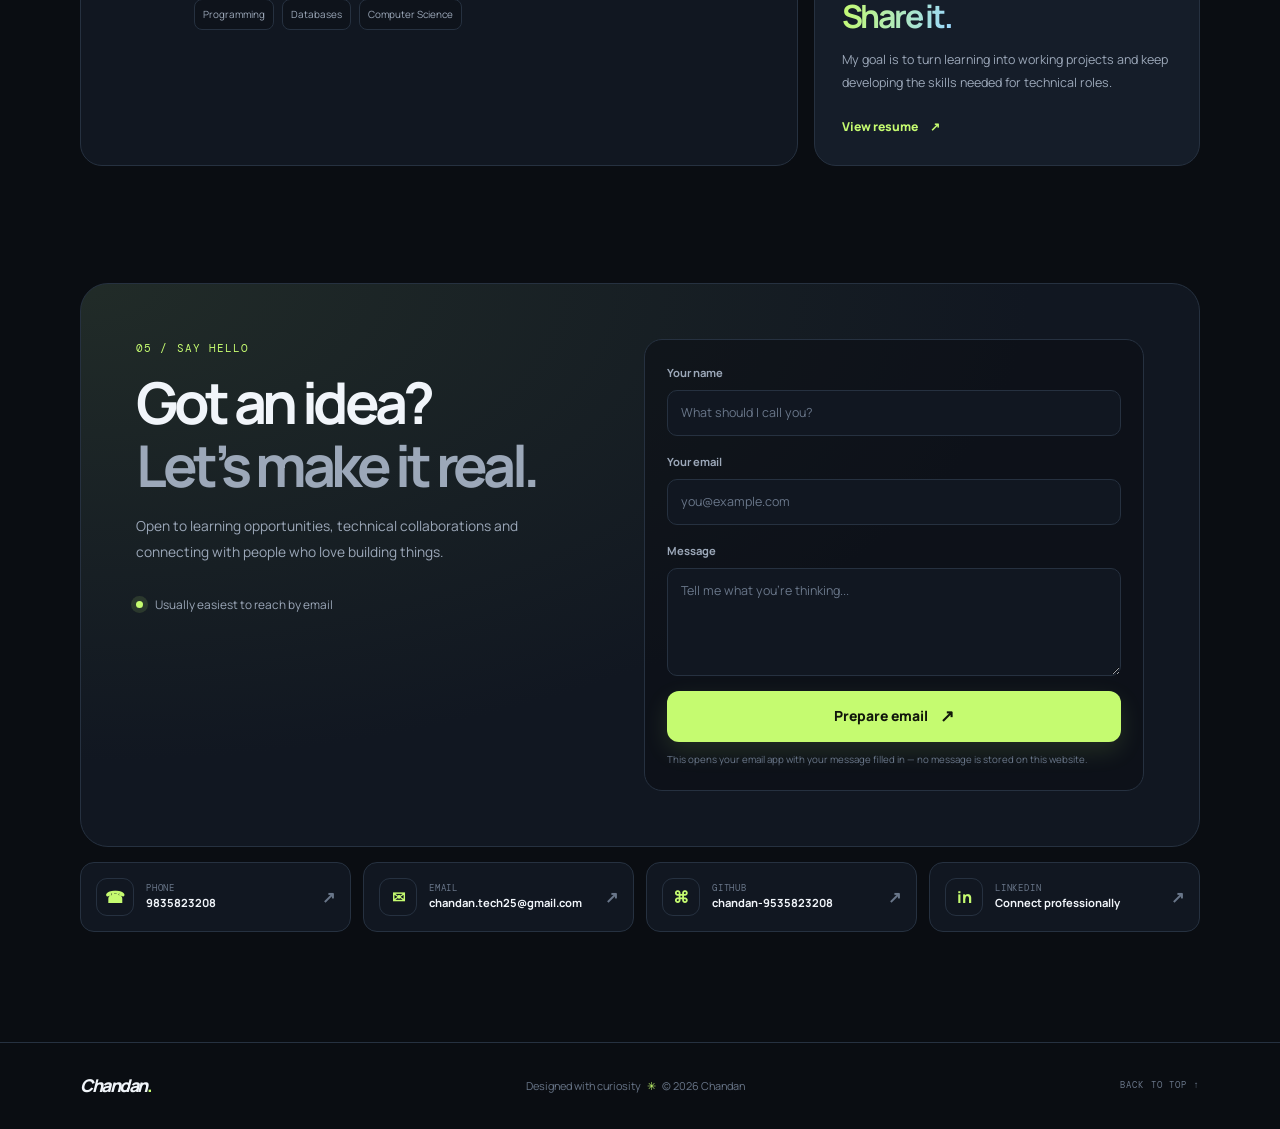
==== commit c968e2e3: "Fix image source path in profile frame" ====
--- a/index.html
+++ b/index.html
@@ -51,7 +51,7 @@
         <div class="orbit orbit-a"></div><div class="orbit orbit-b"></div>
         <div class="profile-shell">
           <div class="profile-top"><span class="window-dots"><i></i><i></i><i></i></span><span class="mono">PROFILE / 001</span><span class="live-label"><span></span> LEARNING</span></div>
-          <div class="profile-frame"><img src="assets/Chandan.jpg" alt="Portrait of Chandan"></div>
+          <div class="profile-frame"><img src="Chandan.jpg" alt="Portrait of Chandan"></div>
           <div class="profile-info"><div><h2>Chandan</h2><p>Developer · Tech enthusiast</p></div><span class="profile-mark">C<span>.</span></span></div>
           <div class="code-snippet" aria-label="Developer profile code">
             <div><span class="code-purple">const</span> <span class="code-blue">focus</span> = [</div>
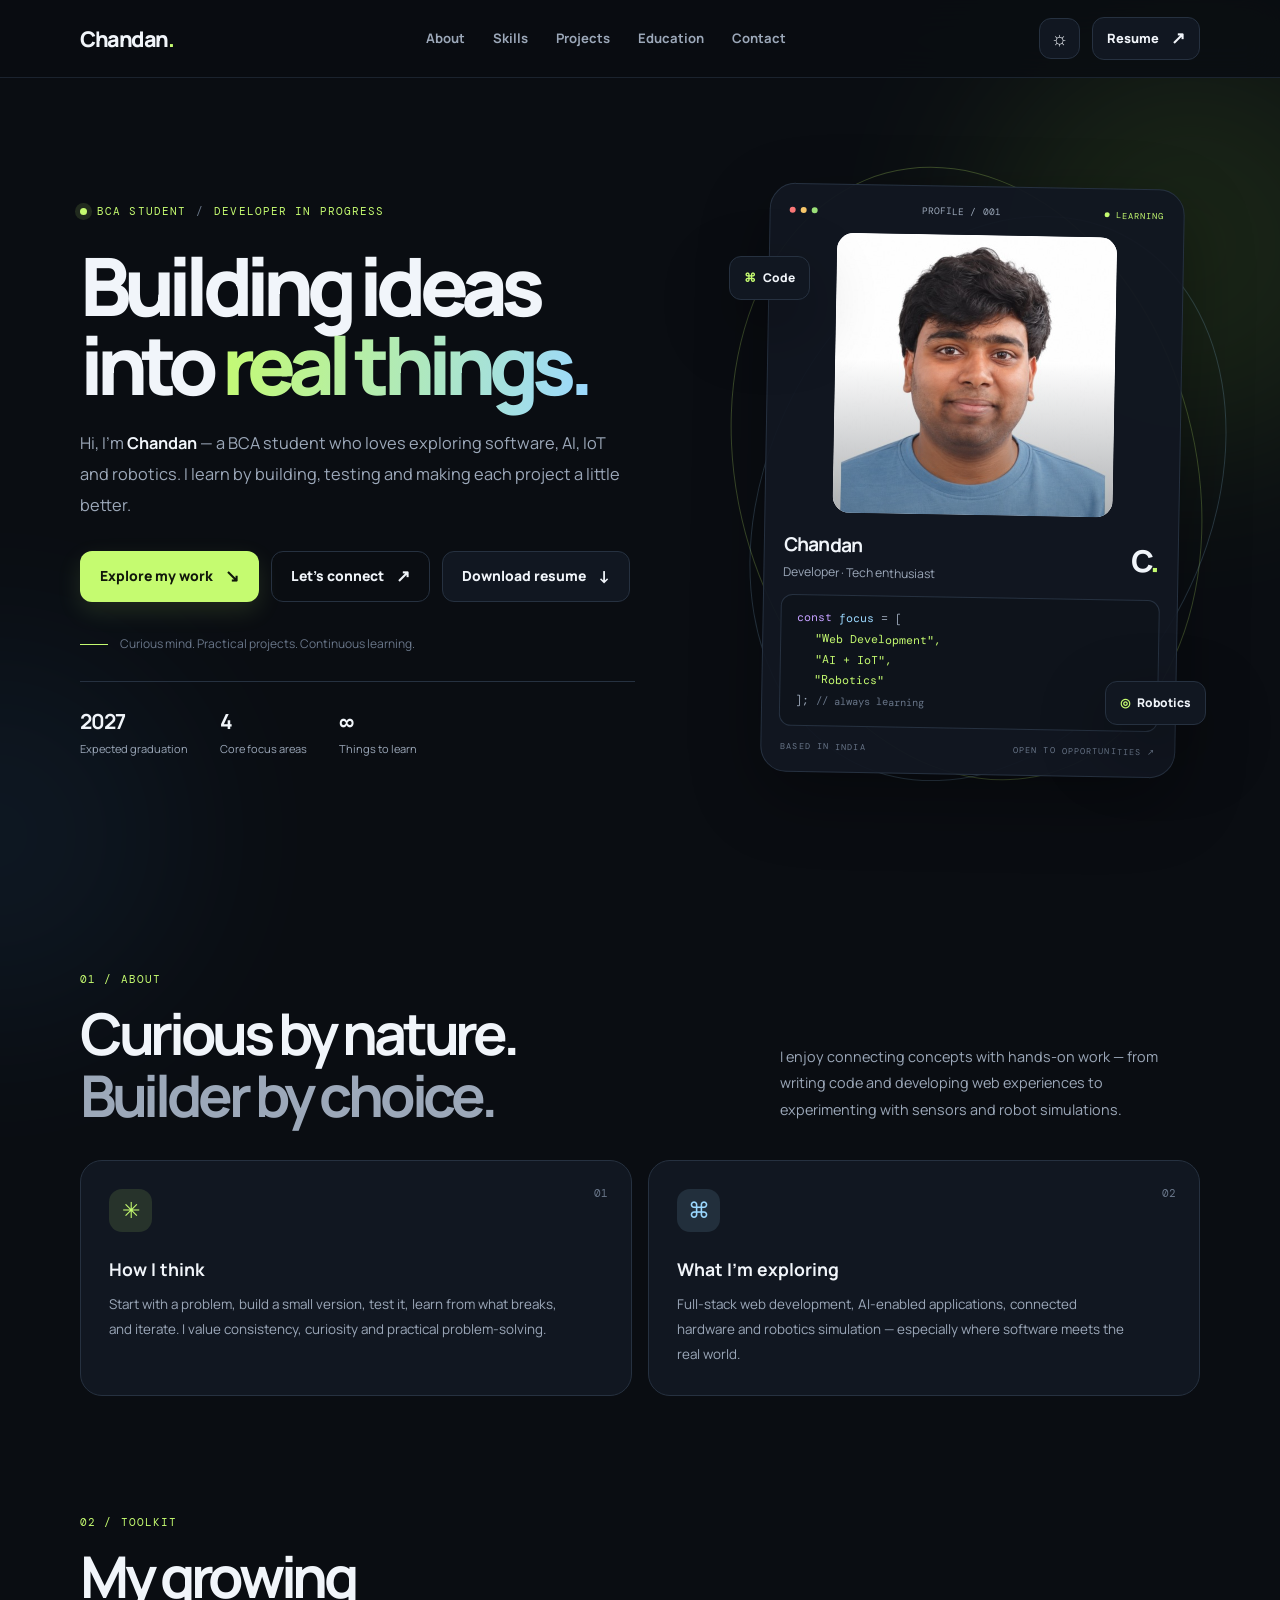
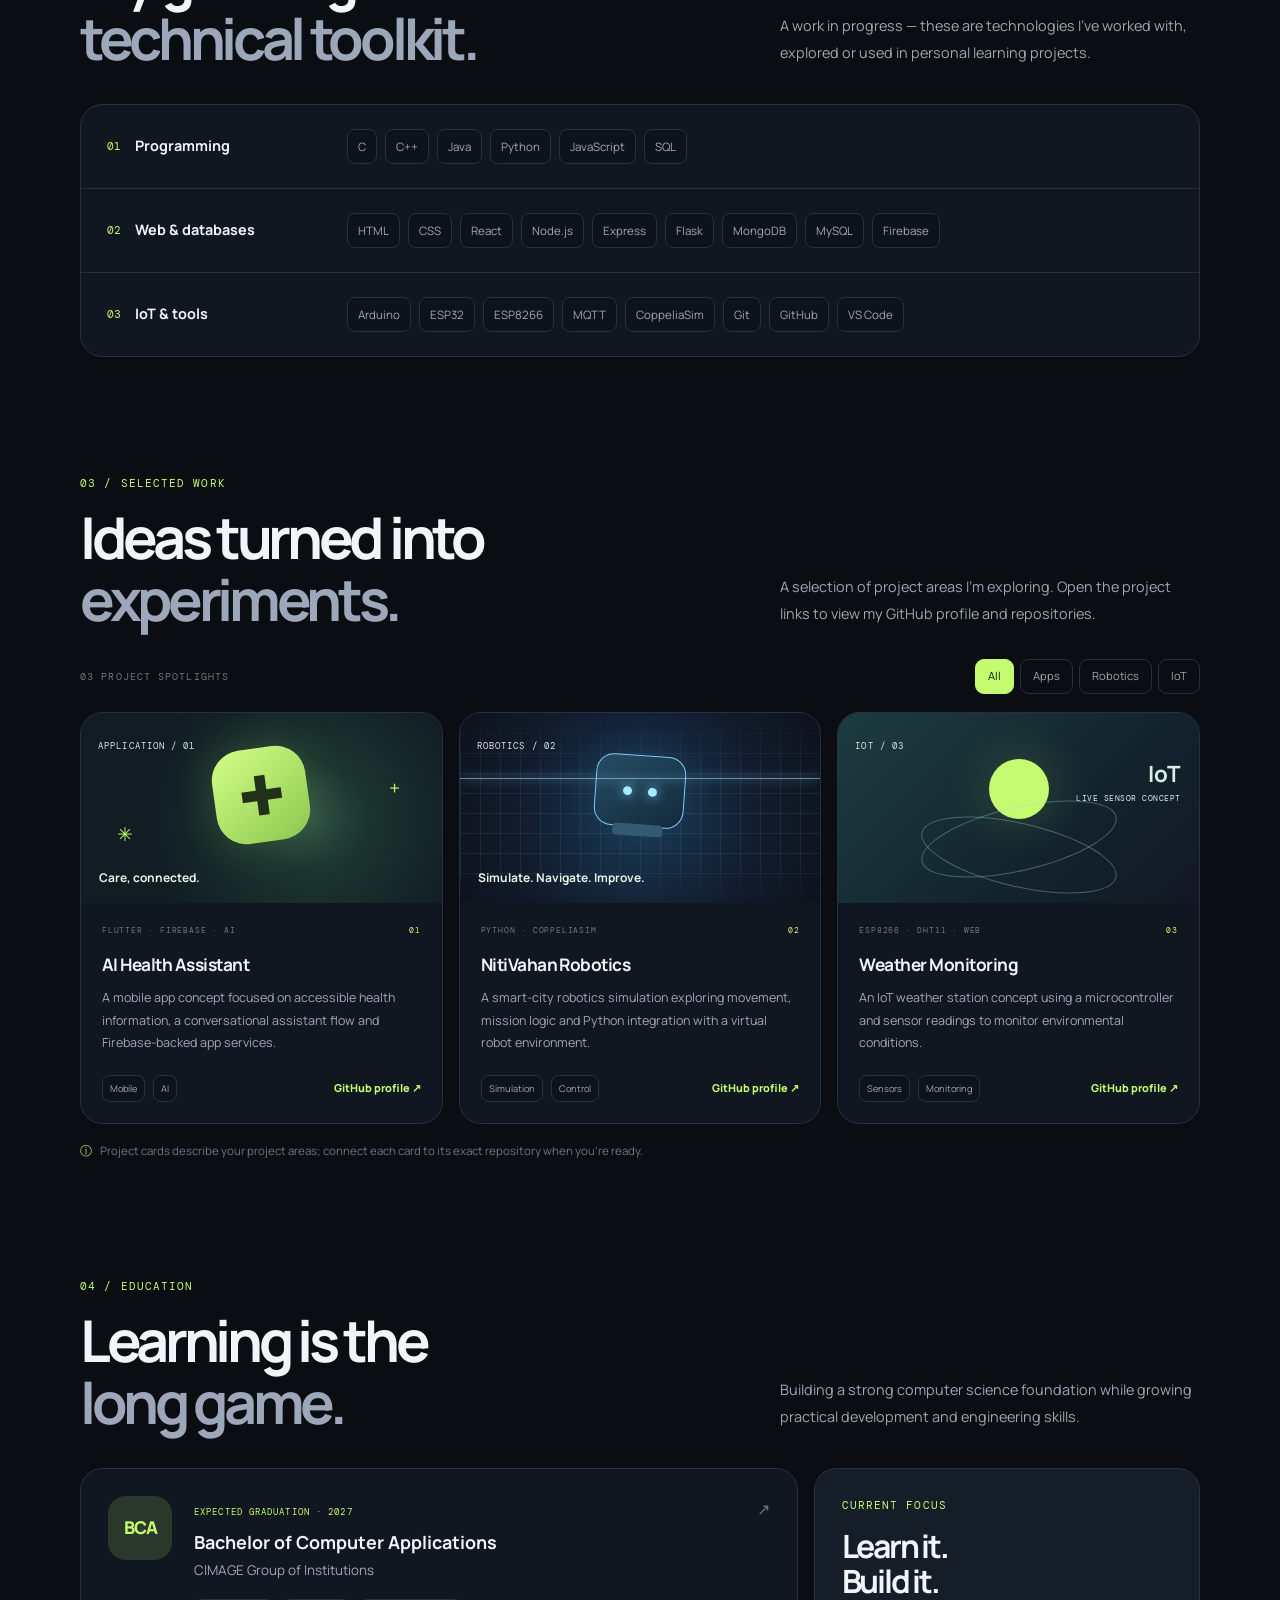
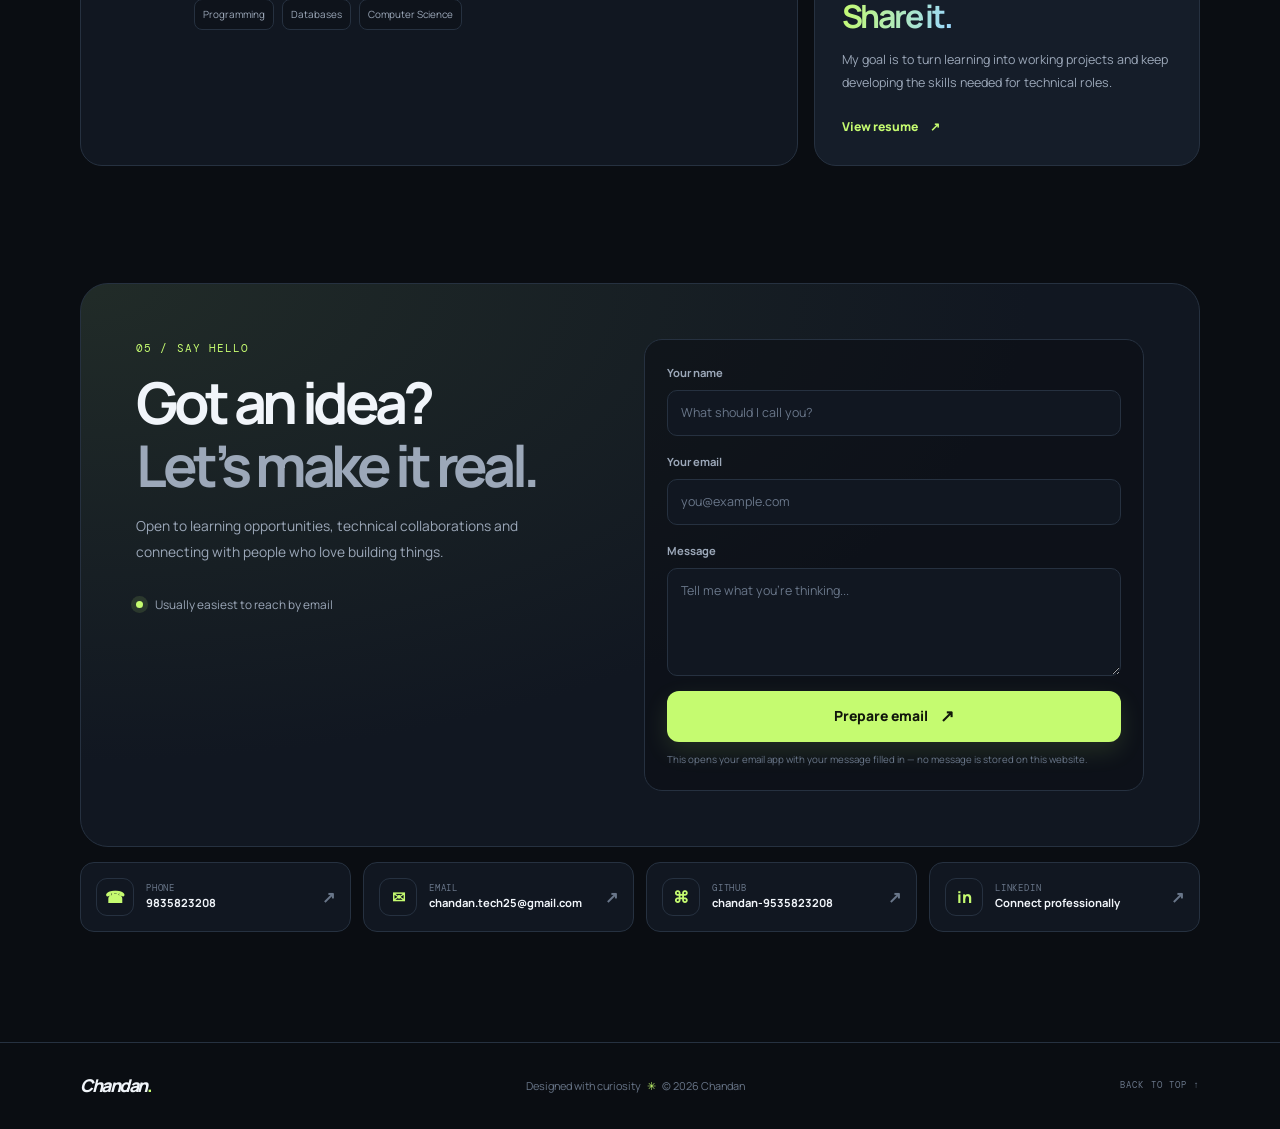
==== commit 36d2e4ab: "Update description to reflect current studies" ====
--- a/index.html
+++ b/index.html
@@ -32,7 +32,7 @@
       <div class="hero-copy reveal">
         <div class="eyebrow"><span class="pulse-dot"></span> BCA STUDENT <span class="eyebrow-sep">/</span> DEVELOPER IN PROGRESS</div>
         <h1>Building ideas<br>into <span class="gradient-text">real things.</span></h1>
-        <p class="hero-description">Hi, I’m <strong>Chandan</strong> — a computer applications student who loves exploring software, AI, IoT and robotics. I learn by building, testing and making each project a little better.</p>
+        <p class="hero-description">Hi, I’m <strong>Chandan</strong> — a BCA student who loves exploring software, AI, IoT and robotics. I learn by building, testing and making each project a little better.</p>
         <div class="hero-actions">
           <a class="button button-primary" href="#projects">Explore my work <span class="arrow">↘</span></a>
           <a class="button button-ghost" href="#contact">Let’s connect <span class="arrow">↗</span></a>
